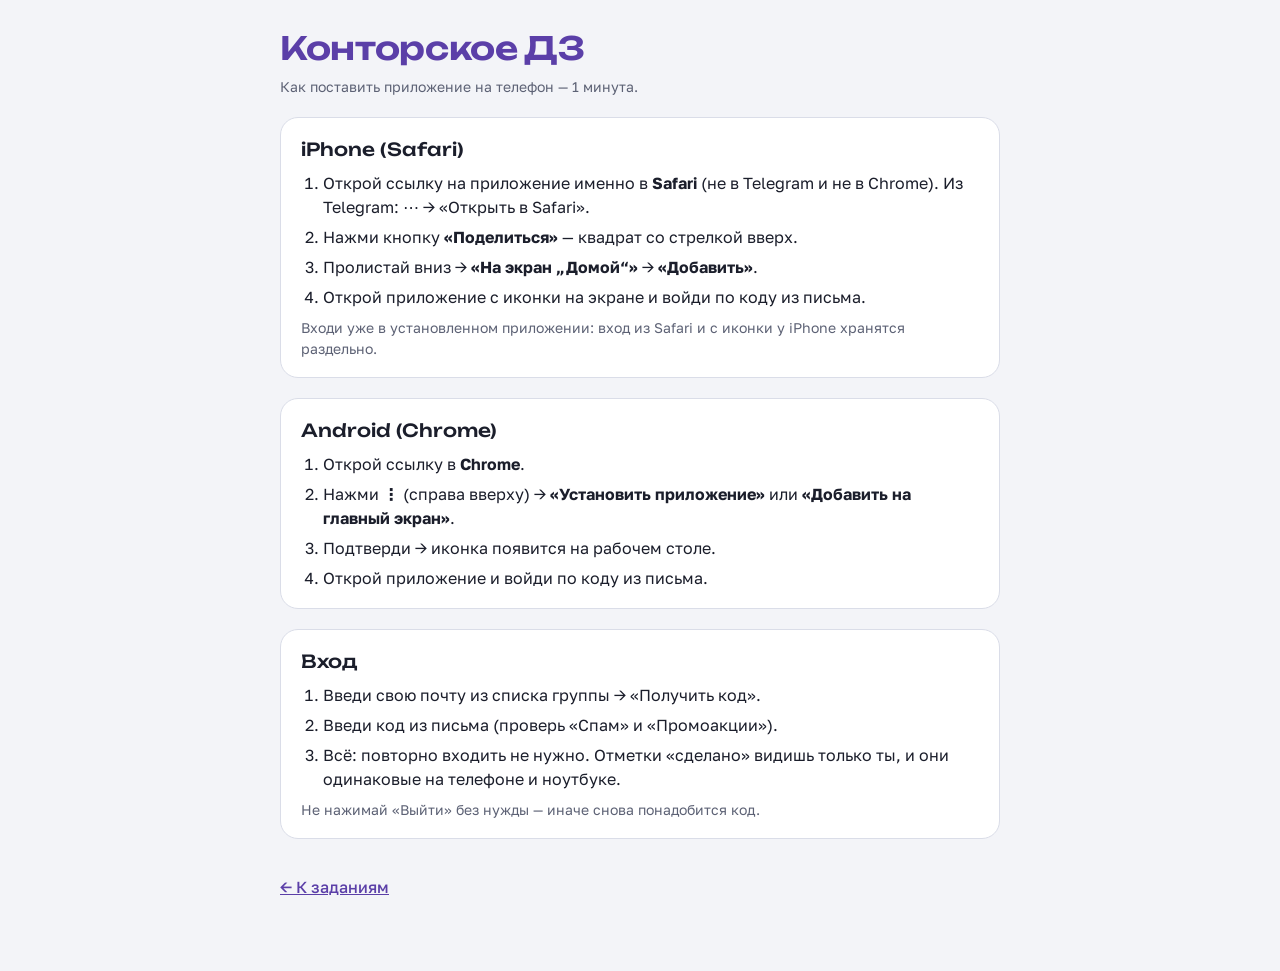
==== install.html @ 910de885 "Конторское ДЗ: PWA на Supabase (вход по коду, задания, пары, сканы), автопубликация на Pages Co-Auth" ====
<!doctype html>
<html lang="ru">
<head>
<meta charset="utf-8">
<meta name="viewport" content="width=device-width,initial-scale=1,viewport-fit=cover">
<title>Установка · Конторское ДЗ</title>
<meta name="robots" content="noindex">
<link rel="icon" href="icons/favicon-32.png" sizes="32x32">
<link rel="apple-touch-icon" href="icons/apple-touch-icon.png">
<link rel="stylesheet" href="https://fonts.googleapis.com/css2?family=Unbounded:wght@500;600&family=Golos+Text:wght@400;500;600;700&family=JetBrains+Mono:wght@500&display=swap">
<link rel="stylesheet" href="styles.css">
<script>try{var t=localStorage.getItem("kdz-theme");if(t)document.documentElement.dataset.theme=t;}catch(e){}</script>
<style>
.card{background:var(--surface);border:1px solid var(--line);border-radius:18px;padding:18px 20px}
.card h2{margin:0 0 8px;font-family:var(--display);font-weight:500;font-size:18px}
.card ol{margin:0;padding-left:22px;display:flex;flex-direction:column;gap:6px}
.card p{margin:8px 0 0;font-size:14px;color:var(--muted)}
</style>
</head>
<body>
<div class="wrap">
  <header class="top"><div><h1>Конторское ДЗ</h1><p class="sub">Как поставить приложение на телефон — 1 минута.</p></div></header>

  <section class="card">
    <h2>iPhone (Safari)</h2>
    <ol>
      <li>Открой ссылку на приложение именно в <b>Safari</b> (не в Telegram и не в Chrome). Из Telegram: ⋯ → «Открыть в Safari».</li>
      <li>Нажми кнопку <b>«Поделиться»</b> — квадрат со стрелкой вверх.</li>
      <li>Пролистай вниз → <b>«На экран „Домой“»</b> → <b>«Добавить»</b>.</li>
      <li>Открой приложение с иконки на экране и войди по коду из письма.</li>
    </ol>
    <p>Входи уже в установленном приложении: вход из Safari и с иконки у iPhone хранятся раздельно.</p>
  </section>

  <section class="card">
    <h2>Android (Chrome)</h2>
    <ol>
      <li>Открой ссылку в <b>Chrome</b>.</li>
      <li>Нажми <b>⋮</b> (справа вверху) → <b>«Установить приложение»</b> или <b>«Добавить на главный экран»</b>.</li>
      <li>Подтверди → иконка появится на рабочем столе.</li>
      <li>Открой приложение и войди по коду из письма.</li>
    </ol>
  </section>

  <section class="card">
    <h2>Вход</h2>
    <ol>
      <li>Введи свою почту из списка группы → «Получить код».</li>
      <li>Введи код из письма (проверь «Спам» и «Промоакции»).</li>
      <li>Всё: повторно входить не нужно. Отметки «сделано» видишь только ты, и они одинаковые на телефоне и ноутбуке.</li>
    </ol>
    <p>Не нажимай «Выйти» без нужды — иначе снова понадобится код.</p>
  </section>

  <p><a href="./">← К заданиям</a></p>
</div>
</body>
</html>
---- styles.css ----
:root{
  color-scheme:light;
  --bg:#F3F4F8; --surface:#FFFFFF; --sunk:#EBEDF3; --ink:#1B1E2B; --muted:#5D6275; --line:#DADDE8;
  --accent:#5B3FA8; --accent-soft:#ECE7F8; --on-accent:#FFFFFF;
  --d0:#B42318; --d0s:#FDE4E1; --d1:#C4320A; --d1s:#FEE8DC; --d2:#B54708; --d2s:#FEF0D7; --d3:#93600A; --d3s:#FDF3D2; --d4:#7A6A0C; --d4s:#F8F5D0; --d5:#5E6A12; --d5s:#F1F5D6;
  --c1:#2E6FD8; --c2:#D2572B; --c3:#1F8A6A; --c4:#A83F8C; --c5:#7A5AC8; --c6:#8A6D1E; --c7:#3C7D8C;
  --display:"Unbounded","Golos Text",system-ui,sans-serif;
  --body:"Golos Text",system-ui,-apple-system,"Segoe UI",sans-serif;
  --mono:"JetBrains Mono",ui-monospace,Consolas,monospace;
}
@media (prefers-color-scheme: dark){
  :root:not([data-theme="light"]){color-scheme:dark;
    --bg:#12131A; --surface:#1B1D27; --sunk:#232634; --ink:#E8E9F1; --muted:#A0A4B8; --line:#2E3242;
    --accent:#B39DFF; --accent-soft:#2A2442; --on-accent:#12131A;
    --d0:#FF8A80; --d0s:#3F1A18; --d1:#FF9466; --d1s:#3D2016; --d2:#FFB547; --d2s:#3A2A12; --d3:#F2C94C; --d3s:#342C10; --d4:#D9D35A; --d4s:#2E2C10; --d5:#B8D36A; --d5s:#272E12;
    --c1:#7FA8FF; --c2:#FF9A6E; --c3:#5ED3A9; --c4:#F08BD2; --c5:#B79CFF; --c6:#E0C06A; --c7:#6CC7D9;}
}
:root[data-theme="dark"]{color-scheme:dark;
  --bg:#12131A; --surface:#1B1D27; --sunk:#232634; --ink:#E8E9F1; --muted:#A0A4B8; --line:#2E3242;
  --accent:#B39DFF; --accent-soft:#2A2442; --on-accent:#12131A;
  --d0:#FF8A80; --d0s:#3F1A18; --d1:#FF9466; --d1s:#3D2016; --d2:#FFB547; --d2s:#3A2A12; --d3:#F2C94C; --d3s:#342C10; --d4:#D9D35A; --d4s:#2E2C10; --d5:#B8D36A; --d5s:#272E12;
  --c1:#7FA8FF; --c2:#FF9A6E; --c3:#5ED3A9; --c4:#F08BD2; --c5:#B79CFF; --c6:#E0C06A; --c7:#6CC7D9;}
*{box-sizing:border-box}
[hidden]{display:none!important}
html{-webkit-text-size-adjust:100%}
body{margin:0;background:var(--bg);color:var(--ink);font-family:var(--body);font-size:16px;line-height:1.5;
  padding:calc(24px + env(safe-area-inset-top)) max(16px,env(safe-area-inset-right)) calc(56px + env(safe-area-inset-bottom)) max(16px,env(safe-area-inset-left))}
.wrap{max-width:720px;margin:0 auto;display:flex;flex-direction:column;gap:20px}
#app{display:flex;flex-direction:column;gap:20px}
.top{display:flex;align-items:flex-start;justify-content:space-between;gap:12px}
h1{margin:0;font-family:var(--display);font-weight:600;font-size:clamp(24px,6vw,32px);letter-spacing:-.01em;color:var(--accent)}
.sub{margin:4px 0 0;color:var(--muted);font-size:14px}
.icon-btn{flex:none;width:40px;height:40px;border-radius:12px;border:1px solid var(--line);background:var(--surface);color:var(--ink);font-size:18px;cursor:pointer}
a{color:var(--accent);font-weight:500;overflow-wrap:anywhere}
button.link{border:0;background:none;padding:0;color:var(--accent);font:inherit;font-weight:600;cursor:pointer}
button:focus-visible,input:focus-visible,a:focus-visible,summary:focus-visible{outline:2px solid var(--accent);outline-offset:2px}

/* Вход */
.login{background:var(--surface);border:1px solid var(--line);border-radius:18px;padding:20px;display:flex;flex-direction:column;gap:12px}
.login h2{margin:0;font-family:var(--display);font-weight:500;font-size:20px}
.login form{display:flex;flex-direction:column;gap:10px}
.login label{font-size:14px;color:var(--muted)}
.login input{font:inherit;font-size:18px;padding:12px 14px;border-radius:12px;border:1px solid var(--line);background:var(--sunk);color:var(--ink);width:100%}
#code{font-family:var(--mono);letter-spacing:.2em}
.primary{font:inherit;font-weight:600;padding:12px 16px;border-radius:12px;border:0;background:var(--accent);color:var(--on-accent);cursor:pointer}
.primary:disabled{opacity:.6;cursor:default}
.msg{margin:0;font-size:14px;min-height:1.5em}
.msg.err{color:var(--d0)}
.hint{margin:0;font-size:13px;color:var(--muted)}

/* Календарь */
.cal{background:var(--surface);border:1px solid var(--line);border-radius:18px;padding:10px 12px;display:flex;flex-direction:column;gap:6px}
.cal-top{display:flex;align-items:center;gap:8px}
.cal-top h2{flex:1;margin:0;font-family:var(--display);font-weight:500;font-size:14px;text-transform:capitalize;text-align:center}
.nav{width:30px;height:30px;border-radius:10px;border:1px solid var(--line);background:var(--surface);color:var(--ink);font:inherit;font-size:15px;cursor:pointer;flex:none}
.grid{display:grid;grid-template-columns:repeat(7,1fr);gap:3px}
.wd{font-size:11px;font-weight:600;text-transform:uppercase;letter-spacing:.06em;color:var(--muted);text-align:center;padding-bottom:2px}
.day{position:relative;min-height:34px;border-radius:8px;border:1px solid transparent;background:var(--sunk);padding:3px 2px;display:flex;flex-direction:column;align-items:center;gap:2px;font:inherit;color:var(--ink);cursor:pointer}
.day.out{opacity:.35}
.day.today{border-color:var(--accent)}
.day.today .n{color:var(--accent);font-weight:700}
.day.sel{background:var(--accent);color:var(--on-accent)}
.day.sel .n{color:var(--on-accent)}
.day .n{font-family:var(--mono);font-size:11px;font-variant-numeric:tabular-nums}
.dots{display:flex;flex-wrap:wrap;justify-content:center;gap:3px;max-width:100%}
.dot{width:6px;height:6px;border-radius:50%;background:var(--cc)}
.day.sel .dot{box-shadow:0 0 0 1.5px var(--on-accent)}
.legend{display:flex;flex-wrap:wrap;gap:4px 12px;font-size:11px;color:var(--muted)}
.legend span{display:inline-flex;align-items:center;gap:5px}

/* Пары */
.sched{background:var(--surface);border:1px solid var(--line);border-radius:18px;padding:14px;display:flex;flex-direction:column;gap:10px}
.sched-top{display:flex;align-items:baseline;justify-content:space-between;gap:8px;flex-wrap:wrap}
.sched-top h2{margin:0;font-family:var(--display);font-weight:500;font-size:17px}
.grp{font-family:var(--mono);font-size:11px;color:var(--muted)}
.wk-nav{display:flex;align-items:center;gap:8px}
.wk-nav span{flex:1;text-align:center;font-size:14px;font-weight:600}
.tabs{display:grid;grid-template-columns:repeat(6,1fr);gap:4px}
.tab{display:flex;flex-direction:column;align-items:center;padding:5px 0 6px;position:relative;font:inherit;border-radius:9px;border:1px solid transparent;background:var(--sunk);color:var(--ink);cursor:pointer}
.tab .tw{font-size:11px;font-weight:600;text-transform:uppercase;letter-spacing:.04em;opacity:.8}
.tab .tn{font-family:var(--mono);font-size:15px;font-variant-numeric:tabular-nums}
.tab.today{border-color:var(--accent)}
.tab.on{background:var(--accent);color:var(--on-accent)}
.tab.empty:not(.on){color:var(--muted);opacity:.6}
.tdot{position:absolute;top:4px;right:6px;width:6px;height:6px;border-radius:50%;background:var(--d1)}
.tab.on .tdot{background:var(--on-accent)}
.pairs{list-style:none;margin:0;padding:0;display:flex;flex-direction:column;gap:6px}
.pair{display:flex;gap:12px;padding:10px 12px;border-radius:12px;background:var(--sunk);border-left:4px solid var(--cc)}
.ptime{flex:none;width:44px;display:flex;flex-direction:column;font-family:var(--mono);font-size:12px;font-variant-numeric:tabular-nums;color:var(--muted)}
.ptime b{color:var(--ink);font-weight:500;font-size:13px}
.pbody{flex:1;min-width:0;display:flex;flex-direction:column;gap:2px}
.pname{font-weight:600;font-size:15px;overflow-wrap:anywhere}
.pmeta{font-size:12px;color:var(--muted);overflow-wrap:anywhere}
.phw{align-self:flex-start;margin-top:4px;font-size:11px;font-weight:700;color:var(--cc);background:var(--surface);padding:1px 8px;border-radius:999px}
.nopair{padding:14px;border-radius:12px;background:var(--sunk);color:var(--muted);font-size:14px;text-align:center}
.pdue{padding:8px 12px;border-radius:10px;background:var(--d1s);color:var(--d1);font-size:13px;font-weight:600}

/* Задания */
.filter{display:flex;align-items:center;justify-content:space-between;gap:8px;font-size:14px;color:var(--muted)}
.filter button{border:0;background:none;color:var(--accent);font:inherit;font-weight:600;cursor:pointer;padding:0}
.sec{display:flex;flex-direction:column;gap:12px}
.subj{background:var(--surface);border:1px solid var(--line);border-top:5px solid var(--cc);border-radius:16px;padding:14px 14px 6px;display:flex;flex-direction:column;gap:6px}
.subj-h{display:flex;align-items:baseline;justify-content:space-between;gap:4px 10px;flex-wrap:wrap}
.subj-h .dueline{flex-basis:100%}
.subj-h h2{margin:0;font-family:var(--display);font-weight:500;font-size:18px;color:var(--cc)}
.cnt{font-size:13px;font-weight:600;color:var(--muted);font-variant-numeric:tabular-nums}
.subj.all .cnt{color:var(--c3)}
.dgroup{display:flex;flex-direction:column;padding-top:8px;border-top:1px dashed var(--line)}
.subj-h + .dgroup{border-top:0;padding-top:2px}
.dgroup>.dueline{padding-bottom:2px}
.dueline{display:flex;flex-wrap:wrap;align-items:center;gap:8px}
.dd{font-size:13px;font-weight:600;color:var(--muted)}
.badge{font-size:12px;font-weight:700;padding:2px 9px;border-radius:999px;white-space:nowrap}
.b0{color:var(--d0);background:var(--d0s)} .b1{color:var(--d1);background:var(--d1s)} .b2{color:var(--d2);background:var(--d2s)}
.b3{color:var(--d3);background:var(--d3s)} .b4{color:var(--d4);background:var(--d4s)} .b5{color:var(--d5);background:var(--d5s)}
.bn{color:var(--muted);background:var(--sunk)}
.rows{list-style:none;margin:0;padding:0;display:flex;flex-direction:column}
.task{display:flex;gap:12px;align-items:flex-start;border-top:1px solid var(--line);padding:12px 0}
.task:first-child{border-top:0}
.cell{flex:none;position:relative;width:30px;height:30px;cursor:pointer}
.cell input{position:absolute;inset:0;opacity:0;margin:0;cursor:pointer}
.cell .box{display:grid;place-items:center;width:30px;height:30px;border:2px solid var(--line);border-radius:8px;background:var(--sunk);transition:background .15s,border-color .15s}
.cell input:checked+.box{background:var(--cc);border-color:var(--cc)}
.cell input:checked+.box::after{content:"";width:8px;height:14px;border:solid var(--surface);border-width:0 3px 3px 0;transform:translateY(-2px) rotate(45deg)}
.cell input:focus-visible+.box{outline:2px solid var(--accent);outline-offset:2px}
.body{flex:1;min-width:0;display:flex;flex-direction:column;gap:6px}
.ttl{font-weight:600;cursor:pointer;overflow-wrap:anywhere}
.task.done .ttl{color:var(--muted);text-decoration:line-through}
.task.done .sum{opacity:.6}
.sum{margin:0;font-size:14px;color:var(--muted);white-space:pre-line;overflow-wrap:anywhere}
.tg{align-self:flex-start;font-size:13px;font-weight:600;color:var(--d2);background:var(--d2s);padding:3px 8px;border-radius:8px}
details.pages summary{cursor:pointer;color:var(--accent);font-weight:600;font-size:14px}
details.pages figure{margin:10px 0 0;display:flex;flex-direction:column;gap:4px}
details.pages img{width:100%;height:auto;border:1px solid var(--line);border-radius:8px;background:#fff}
details.pages figcaption{font-size:12px;color:var(--muted)}
.empty{margin:0;padding:18px;border-radius:14px;background:var(--surface);border:1px dashed var(--line);color:var(--muted);font-size:14px;text-align:center}
.past summary{cursor:pointer;color:var(--muted);font-size:14px}
.past .sec{margin-top:10px;opacity:.75}
footer{font-size:12px;color:var(--muted);text-align:center;display:flex;flex-direction:column;gap:6px}
footer p{margin:0}
.acct summary{cursor:pointer;display:inline}
.acct p{margin-top:6px}
@media (prefers-reduced-motion: reduce){.cell .box{transition:none}}
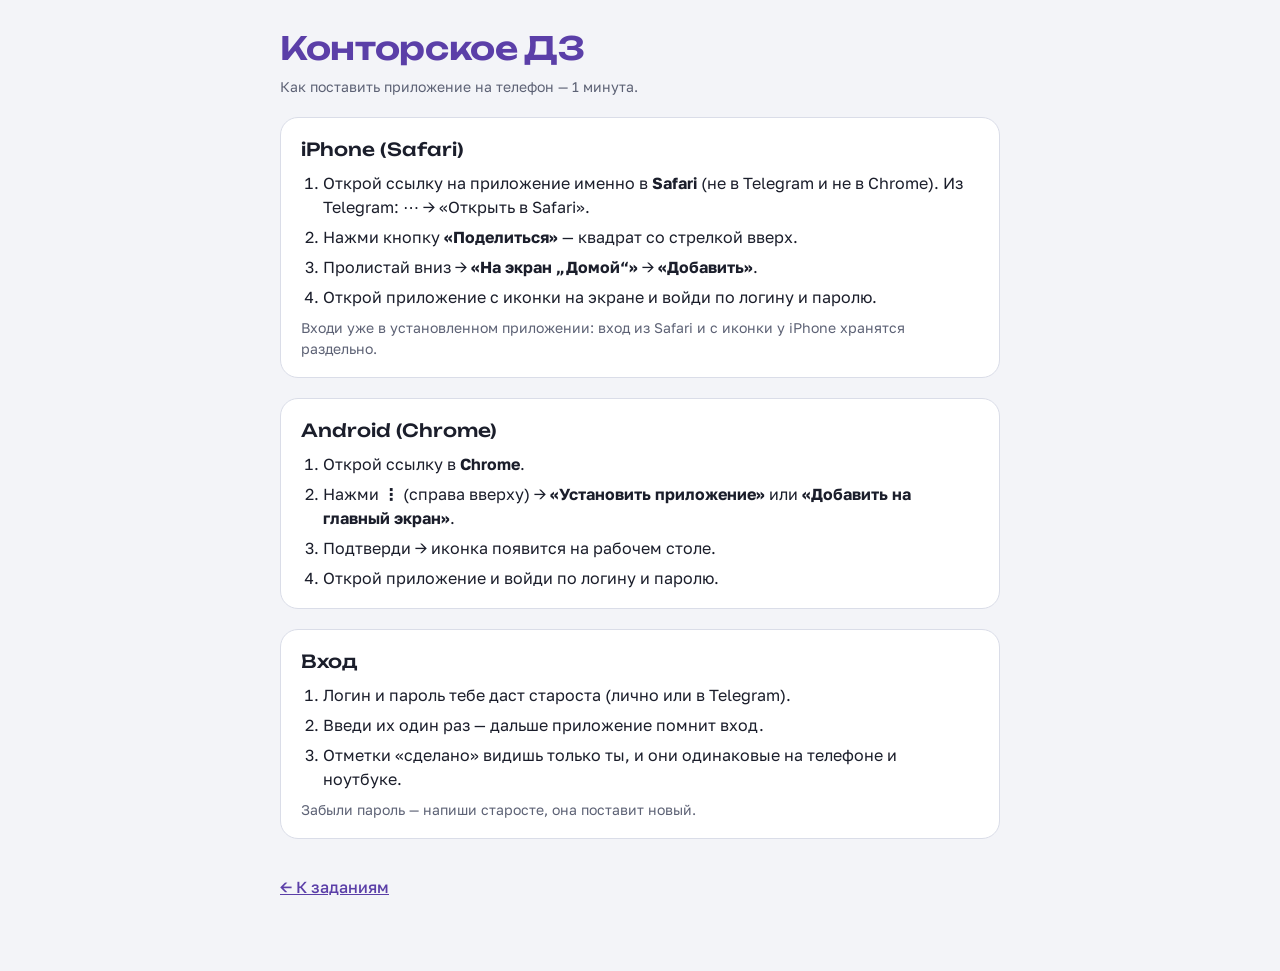
==== commit 69a27a6a: "Вход по логину и паролю (без писем) Co-Authored-By: Claude Opus 5.5 <noreply@anthropic.com> Claude-S" ====
--- a/install.html
+++ b/install.html
@@ -27,7 +27,7 @@
       <li>Открой ссылку на приложение именно в <b>Safari</b> (не в Telegram и не в Chrome). Из Telegram: ⋯ → «Открыть в Safari».</li>
       <li>Нажми кнопку <b>«Поделиться»</b> — квадрат со стрелкой вверх.</li>
       <li>Пролистай вниз → <b>«На экран „Домой“»</b> → <b>«Добавить»</b>.</li>
-      <li>Открой приложение с иконки на экране и войди по коду из письма.</li>
+      <li>Открой приложение с иконки на экране и войди по логину и паролю.</li>
     </ol>
     <p>Входи уже в установленном приложении: вход из Safari и с иконки у iPhone хранятся раздельно.</p>
   </section>
@@ -38,18 +38,18 @@
       <li>Открой ссылку в <b>Chrome</b>.</li>
       <li>Нажми <b>⋮</b> (справа вверху) → <b>«Установить приложение»</b> или <b>«Добавить на главный экран»</b>.</li>
       <li>Подтверди → иконка появится на рабочем столе.</li>
-      <li>Открой приложение и войди по коду из письма.</li>
+      <li>Открой приложение и войди по логину и паролю.</li>
     </ol>
   </section>
 
   <section class="card">
     <h2>Вход</h2>
     <ol>
-      <li>Введи свою почту из списка группы → «Получить код».</li>
-      <li>Введи код из письма (проверь «Спам» и «Промоакции»).</li>
-      <li>Всё: повторно входить не нужно. Отметки «сделано» видишь только ты, и они одинаковые на телефоне и ноутбуке.</li>
+      <li>Логин и пароль тебе даст староста (лично или в Telegram).</li>
+      <li>Введи их один раз — дальше приложение помнит вход.</li>
+      <li>Отметки «сделано» видишь только ты, и они одинаковые на телефоне и ноутбуке.</li>
     </ol>
-    <p>Не нажимай «Выйти» без нужды — иначе снова понадобится код.</p>
+    <p>Забыли пароль — напиши старосте, она поставит новый.</p>
   </section>
 
   <p><a href="./">← К заданиям</a></p>
--- a/styles.css
+++ b/styles.css
@@ -141,3 +141,16 @@
 .acct summary{cursor:pointer;display:inline}
 .acct p{margin-top:6px}
 @media (prefers-reduced-motion: reduce){.cell .box{transition:none}}
+
+/* Учебники */
+.books{background:var(--surface);border:1px solid var(--line);border-radius:18px;padding:14px}
+.books summary{cursor:pointer;font-family:var(--display);font-weight:500;font-size:15px}
+.book-form{display:flex;gap:8px;margin-top:12px}
+.book-form select,.book-form input{font:inherit;padding:8px 10px;border-radius:10px;border:1px solid var(--line);background:var(--sunk);color:var(--ink);min-width:0}
+.book-form select{flex:1}
+.book-form input{width:76px;font-family:var(--mono)}
+.book-form .primary{padding:8px 14px}
+.book-nav{display:flex;justify-content:space-between;margin-top:8px}
+#bookOut figure{margin:8px 0 0;display:flex;flex-direction:column;gap:4px}
+#bookOut img{width:100%;height:auto;border:1px solid var(--line);border-radius:8px;background:#fff}
+#bookOut figcaption{font-size:12px;color:var(--muted)}
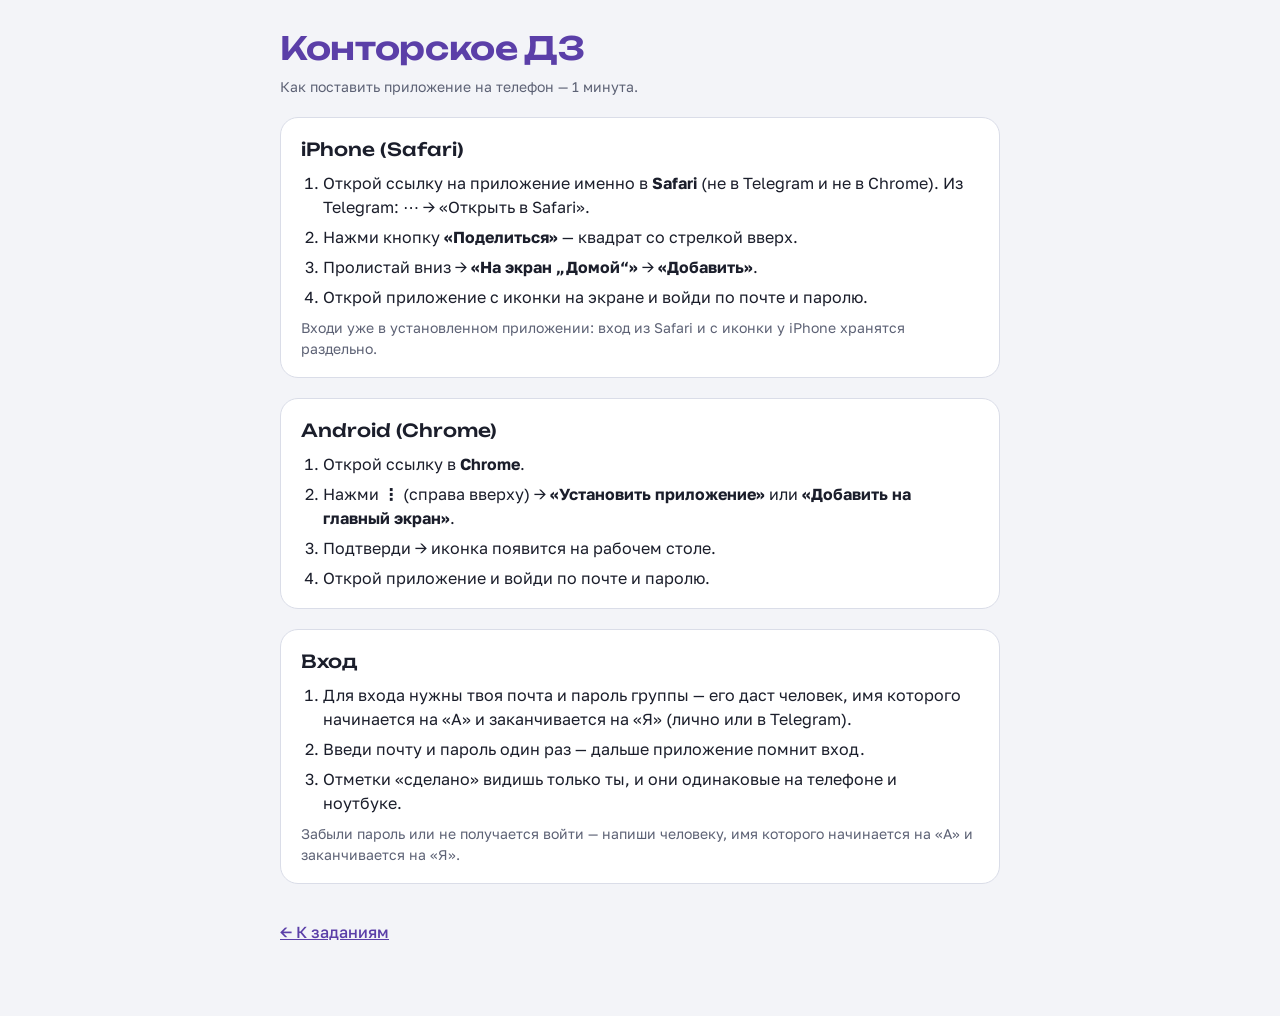
==== commit 4e8b5eac: "Вход по почте и паролю; вместо «старосты» — «человек, имя которого начинается на А и заканчивается н" ====
--- a/install.html
+++ b/install.html
@@ -27,7 +27,7 @@
       <li>Открой ссылку на приложение именно в <b>Safari</b> (не в Telegram и не в Chrome). Из Telegram: ⋯ → «Открыть в Safari».</li>
       <li>Нажми кнопку <b>«Поделиться»</b> — квадрат со стрелкой вверх.</li>
       <li>Пролистай вниз → <b>«На экран „Домой“»</b> → <b>«Добавить»</b>.</li>
-      <li>Открой приложение с иконки на экране и войди по логину и паролю.</li>
+      <li>Открой приложение с иконки на экране и войди по почте и паролю.</li>
     </ol>
     <p>Входи уже в установленном приложении: вход из Safari и с иконки у iPhone хранятся раздельно.</p>
   </section>
@@ -38,18 +38,18 @@
       <li>Открой ссылку в <b>Chrome</b>.</li>
       <li>Нажми <b>⋮</b> (справа вверху) → <b>«Установить приложение»</b> или <b>«Добавить на главный экран»</b>.</li>
       <li>Подтверди → иконка появится на рабочем столе.</li>
-      <li>Открой приложение и войди по логину и паролю.</li>
+      <li>Открой приложение и войди по почте и паролю.</li>
     </ol>
   </section>
 
   <section class="card">
     <h2>Вход</h2>
     <ol>
-      <li>Логин и пароль тебе даст староста (лично или в Telegram).</li>
-      <li>Введи их один раз — дальше приложение помнит вход.</li>
+      <li>Для входа нужны твоя почта и пароль группы — его даст человек, имя которого начинается на «А» и заканчивается на «Я» (лично или в Telegram).</li>
+      <li>Введи почту и пароль один раз — дальше приложение помнит вход.</li>
       <li>Отметки «сделано» видишь только ты, и они одинаковые на телефоне и ноутбуке.</li>
     </ol>
-    <p>Забыли пароль — напиши старосте, она поставит новый.</p>
+    <p>Забыли пароль или не получается войти — напиши человеку, имя которого начинается на «А» и заканчивается на «Я».</p>
   </section>
 
   <p><a href="./">← К заданиям</a></p>
--- a/styles.css
+++ b/styles.css
@@ -3,6 +3,8 @@
   --bg:#F3F4F8; --surface:#FFFFFF; --sunk:#EBEDF3; --ink:#1B1E2B; --muted:#5D6275; --line:#DADDE8;
   --accent:#5B3FA8; --accent-soft:#ECE7F8; --on-accent:#FFFFFF;
   --d0:#B42318; --d0s:#FDE4E1; --d1:#C4320A; --d1s:#FEE8DC; --d2:#B54708; --d2s:#FEF0D7; --d3:#93600A; --d3s:#FDF3D2; --d4:#7A6A0C; --d4s:#F8F5D0; --d5:#5E6A12; --d5s:#F1F5D6;
+  --k-posi:#BF131B; --k-posi-t:#BF131B; --k-mmsi:#E8579B; --k-mmsi-t:#BE2F72; --k-es:#F5C518; --k-es-t:#8F6B00;
+  --k-en:#2F6FEB; --k-en-t:#2356C4; --k-ads:#38BDF8; --k-ads-t:#0A76A6; --k-mkt:#8B5CF6; --k-mkt-t:#6A3BD8;
   --c1:#2E6FD8; --c2:#D2572B; --c3:#1F8A6A; --c4:#A83F8C; --c5:#7A5AC8; --c6:#8A6D1E; --c7:#3C7D8C;
   --display:"Unbounded","Golos Text",system-ui,sans-serif;
   --body:"Golos Text",system-ui,-apple-system,"Segoe UI",sans-serif;
@@ -13,9 +15,13 @@
     --bg:#12131A; --surface:#1B1D27; --sunk:#232634; --ink:#E8E9F1; --muted:#A0A4B8; --line:#2E3242;
     --accent:#B39DFF; --accent-soft:#2A2442; --on-accent:#12131A;
     --d0:#FF8A80; --d0s:#3F1A18; --d1:#FF9466; --d1s:#3D2016; --d2:#FFB547; --d2s:#3A2A12; --d3:#F2C94C; --d3s:#342C10; --d4:#D9D35A; --d4s:#2E2C10; --d5:#B8D36A; --d5s:#272E12;
+    --k-posi:#BF131B; --k-posi-t:#E5535A; --k-mmsi:#FF7AB8; --k-mmsi-t:#FF9CCB; --k-es:#FFD43B; --k-es-t:#FFD95C;
+    --k-en:#6EA8FE; --k-en-t:#8DBBFF; --k-ads:#7DD3FC; --k-ads-t:#9ADDFD; --k-mkt:#B197FC; --k-mkt-t:#C4B1FD;
     --c1:#7FA8FF; --c2:#FF9A6E; --c3:#5ED3A9; --c4:#F08BD2; --c5:#B79CFF; --c6:#E0C06A; --c7:#6CC7D9;}
 }
 :root[data-theme="dark"]{color-scheme:dark;
+  --k-posi:#BF131B; --k-posi-t:#E5535A; --k-mmsi:#FF7AB8; --k-mmsi-t:#FF9CCB; --k-es:#FFD43B; --k-es-t:#FFD95C;
+  --k-en:#6EA8FE; --k-en-t:#8DBBFF; --k-ads:#7DD3FC; --k-ads-t:#9ADDFD; --k-mkt:#B197FC; --k-mkt-t:#C4B1FD;
   --bg:#12131A; --surface:#1B1D27; --sunk:#232634; --ink:#E8E9F1; --muted:#A0A4B8; --line:#2E3242;
   --accent:#B39DFF; --accent-soft:#2A2442; --on-accent:#12131A;
   --d0:#FF8A80; --d0s:#3F1A18; --d1:#FF9466; --d1s:#3D2016; --d2:#FFB547; --d2s:#3A2A12; --d3:#F2C94C; --d3s:#342C10; --d4:#D9D35A; --d4s:#2E2C10; --d5:#B8D36A; --d5s:#272E12;
@@ -49,24 +55,26 @@
 .hint{margin:0;font-size:13px;color:var(--muted)}
 
 /* Календарь */
-.cal{background:var(--surface);border:1px solid var(--line);border-radius:18px;padding:10px 12px;display:flex;flex-direction:column;gap:6px}
+.cal{background:var(--surface);border:1px solid var(--line);border-radius:16px;padding:8px 10px;display:flex;flex-direction:column;gap:4px}
 .cal-top{display:flex;align-items:center;gap:8px}
 .cal-top h2{flex:1;margin:0;font-family:var(--display);font-weight:500;font-size:14px;text-transform:capitalize;text-align:center}
-.nav{width:30px;height:30px;border-radius:10px;border:1px solid var(--line);background:var(--surface);color:var(--ink);font:inherit;font-size:15px;cursor:pointer;flex:none}
-.grid{display:grid;grid-template-columns:repeat(7,1fr);gap:3px}
-.wd{font-size:11px;font-weight:600;text-transform:uppercase;letter-spacing:.06em;color:var(--muted);text-align:center;padding-bottom:2px}
-.day{position:relative;min-height:34px;border-radius:8px;border:1px solid transparent;background:var(--sunk);padding:3px 2px;display:flex;flex-direction:column;align-items:center;gap:2px;font:inherit;color:var(--ink);cursor:pointer}
+.nav{width:28px;height:28px;border-radius:10px;border:1px solid var(--line);background:var(--surface);color:var(--ink);font:inherit;font-size:15px;cursor:pointer;flex:none}
+.grid{display:grid;grid-template-columns:repeat(7,1fr);gap:2px}
+.wd{font-size:10px;font-weight:600;text-transform:uppercase;letter-spacing:.06em;color:var(--muted);text-align:center;padding-bottom:1px}
+.day{position:relative;min-height:26px;border-radius:7px;border:1px solid transparent;background:var(--sunk);padding:0;display:flex;align-items:center;justify-content:center;font:inherit;color:var(--ink);cursor:pointer}
 .day.out{opacity:.35}
 .day.today{border-color:var(--accent)}
 .day.today .n{color:var(--accent);font-weight:700}
 .day.sel{background:var(--accent);color:var(--on-accent)}
 .day.sel .n{color:var(--on-accent)}
 .day .n{font-family:var(--mono);font-size:11px;font-variant-numeric:tabular-nums}
+.day.due .n{color:#fff;font-weight:700;text-shadow:0 0 3px rgba(0,0,0,.55),0 0 1px rgba(0,0,0,.7)}
+.day.due.done{opacity:.45}
+.day.due.today{box-shadow:inset 0 0 0 2px var(--surface)}
+.day.sel{outline:2px solid var(--accent);outline-offset:1px}
 .dots{display:flex;flex-wrap:wrap;justify-content:center;gap:3px;max-width:100%}
 .dot{width:6px;height:6px;border-radius:50%;background:var(--cc)}
 .day.sel .dot{box-shadow:0 0 0 1.5px var(--on-accent)}
-.legend{display:flex;flex-wrap:wrap;gap:4px 12px;font-size:11px;color:var(--muted)}
-.legend span{display:inline-flex;align-items:center;gap:5px}
 
 /* Пары */
 .sched{background:var(--surface);border:1px solid var(--line);border-radius:18px;padding:14px;display:flex;flex-direction:column;gap:10px}
@@ -91,7 +99,7 @@
 .pbody{flex:1;min-width:0;display:flex;flex-direction:column;gap:2px}
 .pname{font-weight:600;font-size:15px;overflow-wrap:anywhere}
 .pmeta{font-size:12px;color:var(--muted);overflow-wrap:anywhere}
-.phw{align-self:flex-start;margin-top:4px;font-size:11px;font-weight:700;color:var(--cc);background:var(--surface);padding:1px 8px;border-radius:999px}
+.phw{align-self:flex-start;margin-top:4px;font-size:11px;font-weight:700;color:var(--cct,var(--cc));background:var(--surface);padding:1px 8px;border-radius:999px}
 .nopair{padding:14px;border-radius:12px;background:var(--sunk);color:var(--muted);font-size:14px;text-align:center}
 .pdue{padding:8px 12px;border-radius:10px;background:var(--d1s);color:var(--d1);font-size:13px;font-weight:600}
 
@@ -102,7 +110,7 @@
 .subj{background:var(--surface);border:1px solid var(--line);border-top:5px solid var(--cc);border-radius:16px;padding:14px 14px 6px;display:flex;flex-direction:column;gap:6px}
 .subj-h{display:flex;align-items:baseline;justify-content:space-between;gap:4px 10px;flex-wrap:wrap}
 .subj-h .dueline{flex-basis:100%}
-.subj-h h2{margin:0;font-family:var(--display);font-weight:500;font-size:18px;color:var(--cc)}
+.subj-h h2{margin:0;font-family:var(--display);font-weight:500;font-size:18px;color:var(--cct,var(--cc))}
 .cnt{font-size:13px;font-weight:600;color:var(--muted);font-variant-numeric:tabular-nums}
 .subj.all .cnt{color:var(--c3)}
 .dgroup{display:flex;flex-direction:column;padding-top:8px;border-top:1px dashed var(--line)}
@@ -121,7 +129,7 @@
 .cell input{position:absolute;inset:0;opacity:0;margin:0;cursor:pointer}
 .cell .box{display:grid;place-items:center;width:30px;height:30px;border:2px solid var(--line);border-radius:8px;background:var(--sunk);transition:background .15s,border-color .15s}
 .cell input:checked+.box{background:var(--cc);border-color:var(--cc)}
-.cell input:checked+.box::after{content:"";width:8px;height:14px;border:solid var(--surface);border-width:0 3px 3px 0;transform:translateY(-2px) rotate(45deg)}
+.cell input:checked+.box::after{content:"";width:8px;height:14px;border:solid #fff;filter:drop-shadow(0 0 1px rgba(0,0,0,.6));border-width:0 3px 3px 0;transform:translateY(-2px) rotate(45deg)}
 .cell input:focus-visible+.box{outline:2px solid var(--accent);outline-offset:2px}
 .body{flex:1;min-width:0;display:flex;flex-direction:column;gap:6px}
 .ttl{font-weight:600;cursor:pointer;overflow-wrap:anywhere}
@@ -154,3 +162,49 @@
 #bookOut figure{margin:8px 0 0;display:flex;flex-direction:column;gap:4px}
 #bookOut img{width:100%;height:auto;border:1px solid var(--line);border-radius:8px;background:#fff}
 #bookOut figcaption{font-size:12px;color:var(--muted)}
+
+/* Материалы из Telegram */
+.mat{display:flex;flex-direction:column;gap:6px;padding:10px 0;border-top:1px solid var(--line)}
+.mat:first-of-type{border-top:0}
+#matsOut{margin-top:8px}
+.mat-h{font-size:12px;font-weight:600;color:var(--muted);overflow-wrap:anywhere}
+.mat audio{width:100%}
+.mat img{width:100%;height:auto;border-radius:8px;border:1px solid var(--line)}
+.mats-q{width:100%;margin-top:12px;font:inherit;padding:8px 10px;border-radius:10px;border:1px solid var(--line);background:var(--sunk);color:var(--ink)}
+details.lecture{border-top:1px solid var(--line);padding:10px 0}
+details.lecture>summary{cursor:pointer;font-weight:600}
+details.ocr summary{cursor:pointer;color:var(--accent);font-size:13px;font-weight:600}
+details.ocr .sum{white-space:pre-line;margin-top:6px}
+
+/* Плитки разделов */
+.tools{display:grid;grid-template-columns:1fr 1fr;gap:6px}
+.tool{position:relative;display:flex;flex-direction:row;align-items:center;gap:8px;min-height:44px;padding:8px 10px;border-radius:12px;border:1px solid var(--line);border-left:4px solid var(--tc);background:var(--surface);color:var(--ink);font:inherit;text-align:left;cursor:pointer}
+.tool .ti{font-size:16px;line-height:1}
+.tool .tl{font-size:13px;font-weight:600;line-height:1.2;padding-right:18px}
+.tool .tn{position:absolute;top:50%;transform:translateY(-50%);right:10px;font-family:var(--mono);font-size:11px;color:var(--muted)}
+.tool.on{background:var(--tc);border-color:var(--tc);color:#fff;text-shadow:0 0 2px rgba(0,0,0,.45)}
+.tool.on .tn{color:#fff}
+.panel{background:var(--surface);border:1px solid var(--line);border-radius:16px;padding:12px 14px;margin-top:-10px}
+.panel h3{margin:0 0 6px;font-family:var(--display);font-weight:500;font-size:15px}
+.vq{display:flex;gap:10px;align-items:center;flex-wrap:wrap;margin-bottom:6px}
+.vq input[type=search]{flex:1;min-width:140px;font:inherit;padding:7px 10px;border-radius:10px;border:1px solid var(--line);background:var(--sunk);color:var(--ink)}
+.vq label{font-size:13px;color:var(--muted);display:flex;gap:6px;align-items:center}
+.vset{margin-top:10px;font-size:13px;color:var(--muted)}
+.vset b{color:var(--ink)}
+.vlist{list-style:none;margin:4px 0 0;padding:0}
+.vrow{display:grid;grid-template-columns:1fr 1fr;gap:2px 12px;padding:7px 0;border-top:1px solid var(--line);cursor:pointer}
+.vrow:first-child{border-top:0}
+.vw{font-weight:600;overflow-wrap:anywhere}
+.vt{color:var(--muted);overflow-wrap:anywhere}
+.vex{grid-column:1/-1;font-size:13px;color:var(--muted);font-style:italic}
+.vrow.hid .vt,.vrow.hid .vex{filter:blur(6px);user-select:none}
+
+/* Легенда предметов под календарём — во всю ширину, заметно */
+.legend{display:grid;grid-template-columns:repeat(3,1fr);gap:4px 8px;margin-top:4px}
+.legend span{display:flex;align-items:center;gap:5px;font-size:11px;font-weight:600;color:var(--ink);line-height:1.2;min-width:0;overflow-wrap:anywhere}
+.legend .dot{flex:none;width:8px;height:8px;border-radius:50%;box-shadow:0 0 0 1.5px var(--surface),0 0 0 2.5px var(--cc)}
+@media (min-width:560px){.legend{grid-template-columns:repeat(6,1fr)}}
+.parts{display:flex;flex-wrap:wrap;gap:6px 14px}
+.bhead{margin:12px 0 4px;font-family:var(--display);font-weight:600;font-size:17px;color:var(--ink);padding-left:10px;border-left:4px solid var(--cc)}
+.bhead:first-child{margin-top:4px}
+.bitem{display:flex;flex-direction:column;gap:4px;padding:6px 0 6px 14px;font-size:15px}
